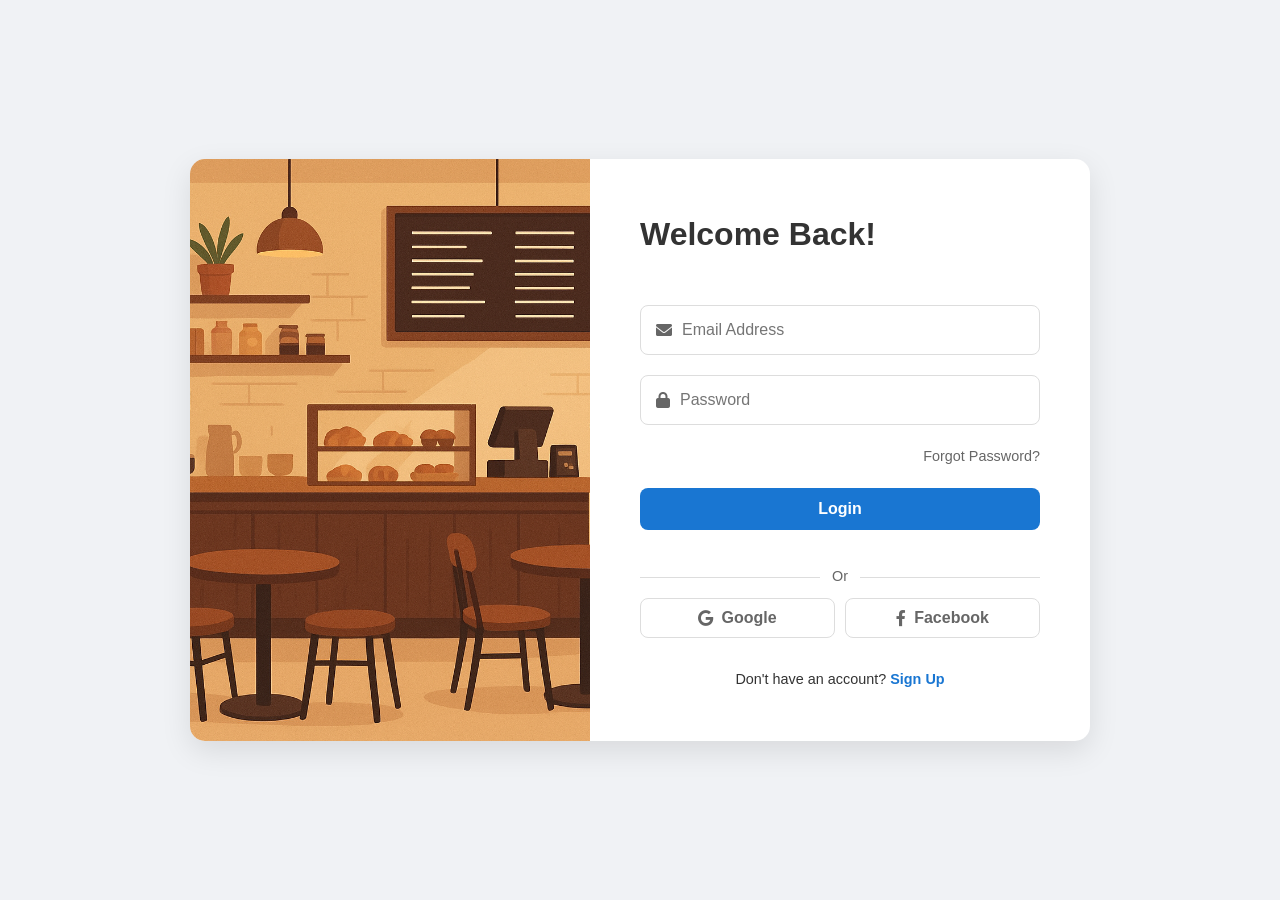
==== index.html @ f4deb5ec "UTS Pemrograman Web 1" ====
<!DOCTYPE html>
<html lang="id">
<head>
    <meta charset="UTF-8">
    <meta name="viewport" content="width=device-width, initial-scale=1.0">
    <title>Login - Pemrograman Web 1</title>
    <link rel="stylesheet" href="css/style.css">
    <link rel="stylesheet" href="https://cdnjs.cloudflare.com/ajax/libs/font-awesome/6.0.0-beta3/css/all.min.css">
</head>
<body>
    <div class="main-center-container">
        <div class="login-card-new">
            <div class="card-left-design">
                </div>

            <div class="card-right-form">
                <h1 class="welcome-text">Welcome Back!</h1>
                <p id="error-message" class="error-message"></p>

                <form id="login-form">
                    <div class="input-group-new">
                        <i class="fas fa-envelope"></i>
                        <input type="email" id="email" placeholder="Email Address" required>
                    </div>

                    <div class="input-group-new">
                        <i class="fas fa-lock"></i>
                        <input type="password" id="password" placeholder="Password" required>
                    </div>

                    <a href="#" class="forgot-password">Forgot Password?</a>

                    <button type="submit" class="btn btn-login">Login</button>
                </form>

                <div class="or-separator-new">Or</div>

                <div class="social-login-group">
                    <button class="btn btn-social btn-google-new">
                        <i class="fab fa-google"></i> Google
                    </button>
                    <button class="btn btn-social btn-facebook-new">
                        <i class="fab fa-facebook-f"></i> Facebook
                    </button>
                </div>

                <p class="signup-text">Don't have an account? <a href="#">Sign Up</a></p>
            </div>
        </div>
    </div>
    <script src="js/script.js"></script>
</body>
</html>
---- css/style.css ----
/* --- Variabel Warna Global --- */
:root {
    --primary-color: #1976D2; /* Biru terang untuk tombol Login dan Primary */
    --secondary-color: #3F51B5; /* Biru gelap untuk Sidebar */
    --background-color: #f0f2f5; /* Background abu-abu muda */
    --card-background: #ffffff;
    --text-color: #333;
    --light-text: #666;
    --border-color: #ddd;
    --red-alert: #e57373;
}

* {
    box-sizing: border-box;
    margin: 0;
    padding: 0;
    font-family: 'Segoe UI', Tahoma, Geneva, Verdana, sans-serif;
}

body {
    background-color: var(--background-color);
    color: var(--text-color);
    line-height: 1.6;
}

.main-center-container {
    display: flex;
    justify-content: center;
    align-items: center;
    min-height: 100vh;
    background-color: var(--background-color);
}

.login-card-new {
    display: flex;
    width: 90%;
    max-width: 900px; 
    background-color: var(--card-background);
    border-radius: 15px;
    box-shadow: 0 10px 30px rgba(0, 0, 0, 0.1);
    overflow: hidden;
}

.card-left-design {
    flex: 1;
    background-image: url('/img/cafe.png'); 
    background-size: cover;
    background-position: center;
    background-repeat: no-repeat;
}

.card-right-form {
    flex: 1;
    padding: 50px 50px; 
    display: flex;
    flex-direction: column;
    justify-content: center;
}

.welcome-text {
    font-size: 2em;
    font-weight: 800;
    margin-bottom: 30px;
    color: var(--text-color);
}

.error-message {
    color: var(--red-alert);
    font-weight: bold;
    margin-bottom: 15px;
    text-align: center;
}

.input-group-new {
    display: flex;
    align-items: center;
    border: 1px solid var(--border-color);
    border-radius: 8px;
    margin-bottom: 20px;
    padding: 10px 15px;
}

.input-group-new i {
    color: var(--light-text);
    margin-right: 10px;
}

.input-group-new input {
    border: none;
    outline: none;
    flex-grow: 1;
    font-size: 1em;
    padding: 5px 0;
}

.forgot-password {
    text-align: right;
    display: block;
    color: var(--light-text);
    font-size: 0.9em;
    margin-bottom: 20px;
    text-decoration: none;
}

.btn {
    display: block;
    width: 100%;
    padding: 12px;
    border: none;
    border-radius: 8px;
    font-size: 1em;
    cursor: pointer;
    text-align: center;
    text-decoration: none;
    transition: background-color 0.3s ease;
}

.btn-login {
    background-color: var(--primary-color);
    color: white;
    font-weight: bold;
    margin-bottom: 25px;
}
.btn-login:hover {
    background-color: #1565C0;
}

.or-separator-new {
    text-align: center;
    margin: 10px 0;
    position: relative;
    color: var(--light-text);
    font-size: 0.9em;
}

.or-separator-new::before, .or-separator-new::after {
    content: '';
    position: absolute;
    top: 50%;
    width: 45%;
    height: 1px;
    background: var(--border-color);
}

.or-separator-new::before { left: 0; }
.or-separator-new::after { right: 0; }

.social-login-group {
    display: flex;
    justify-content: space-between;
    gap: 10px;
    margin-bottom: 30px;
}

.btn-social {
    width: 50%;
    background: white;
    border: 1px solid var(--border-color);
    color: var(--light-text);
    padding: 10px;
    border-radius: 8px;
    display: flex;
    align-items: center;
    justify-content: center;
    font-weight: 600;
}

.btn-social i {
    margin-right: 8px;
}

.signup-text {
    text-align: center;
    font-size: 0.9em;
}

.signup-text a {
    color: var(--primary-color);
    text-decoration: none;
    font-weight: bold;
}

/* Responsiveness Login */
@media (max-width: 768px) {
    .login-card-new {
        flex-direction: column;
        width: 95%;
        max-width: 450px;
    }
    .card-left-design {
        display: none; 
    }
    .card-right-form {
        padding: 40px 30px;
    }
    .social-login-group {
        flex-direction: column;
    }
    .btn-social {
        width: 100%;
        margin-bottom: 10px;
    }
}

.dashboard-container {
    display: flex;
    min-height: 100vh;
}

.sidebar {
    width: 250px;
    background-color: var(--secondary-color);
    color: white;
    padding: 20px;
    box-shadow: 2px 0 5px rgba(0,0,0,0.1);
}

.sidebar h2 {
    margin-bottom: 30px;
    font-weight: normal;
    font-size: 1.5em;
    border-bottom: 1px solid rgba(255,255,255,0.2);
    padding-bottom: 15px;
}

.sidebar ul {
    list-style: none;
}

.sidebar li a {
    display: block;
    color: white;
    text-decoration: none;
    padding: 15px 10px;
    margin-bottom: 5px;
    border-radius: 5px;
    transition: background-color 0.3s;
}

.sidebar li a i {
    margin-right: 10px;
}

.sidebar li.active a, .sidebar li a:hover {
    background-color: rgba(255,255,255,0.2);
}

.main-content {
    flex-grow: 1;
    padding: 40px;
}

.main-content h1 {
    font-size: 2em;
    margin-bottom: 30px;
    font-weight: bold;
}


.summary-cards {
    display: grid;
    grid-template-columns: repeat(auto-fit, minmax(250px, 1fr)); 
    gap: 20px;
    margin-bottom: 40px;
}

.card {
    background-color: var(--card-background);
    padding: 30px;
    border-radius: 10px;
    box-shadow: 0 4px 6px rgba(0,0,0,0.05);
    text-align: center;
}

.card-icon {
    font-size: 2em;
    color: var(--primary-color);
    margin-bottom: 15px;
}

.card-title {
    font-size: 1em;
    color: var(--light-text);
    margin-bottom: 5px;
}

.card-value {
    font-size: 1.8em;
    font-weight: bold;
    color: var(--text-color);
}

.action-section {
    background-color: var(--card-background);
    padding: 30px;
    border-radius: 10px;
    box-shadow: 0 4px 6px rgba(0,0,0,0.05);
}

.btn-primary {
    background-color: var(--primary-color);
    color: white;
    padding: 10px 20px;
    border-radius: 5px;
    text-decoration: none;
    display: inline-block;
    margin-top: 15px;
}

.btn-primary:hover {
    background-color: #1565C0;
}

.table-container {
    overflow-x: auto;
    background-color: var(--card-background);
    padding: 20px;
    border-radius: 10px;
    box-shadow: 0 4px 6px rgba(0,0,0,0.05);
}

#product-table {
    width: 100%;
    border-collapse: collapse;
    text-align: left;
}

#product-table th, #product-table td {
    padding: 12px 15px;
    border-bottom: 1px solid var(--border-color);
}

#product-table th {
    background-color: #f8f8f8;
    color: var(--text-color);
    font-weight: bold;
    text-transform: uppercase;
    font-size: 0.9em;
}

#product-table tbody tr:hover {
    background-color: #f1f1f1;
}

.action-buttons {
    display: flex;
    gap: 10px;
}

.btn-edit, .btn-delete {
    padding: 8px 12px;
    border: none;
    border-radius: 5px;
    cursor: pointer;
    font-size: 0.9em;
    transition: background-color 0.3s;
}

.btn-edit {
    background-color: #ffb74d; 
    color: white;
}

.btn-delete {
    background-color: var(--red-alert);
    color: white;
}

.btn-edit:hover {
    background-color: #ff9800;
}

.btn-delete:hover {
    background-color: #d32f2f;
}

@media (max-width: 768px) {
    .dashboard-container {
        flex-direction: column;
    }
    .sidebar {
        width: 100%;
        padding: 10px;
    }
    .sidebar h2 {
        text-align: center;
        margin-bottom: 10px;
        padding-bottom: 10px;
    }
    .sidebar ul {
        display: flex;
        justify-content: space-around;
        padding-left: 0;
    }
    .sidebar li a {
        padding: 10px 15px;
        text-align: center;
    }
    .main-content {
        padding: 20px;
    }
    .summary-cards {
        grid-template-columns: 1fr;
    }
}
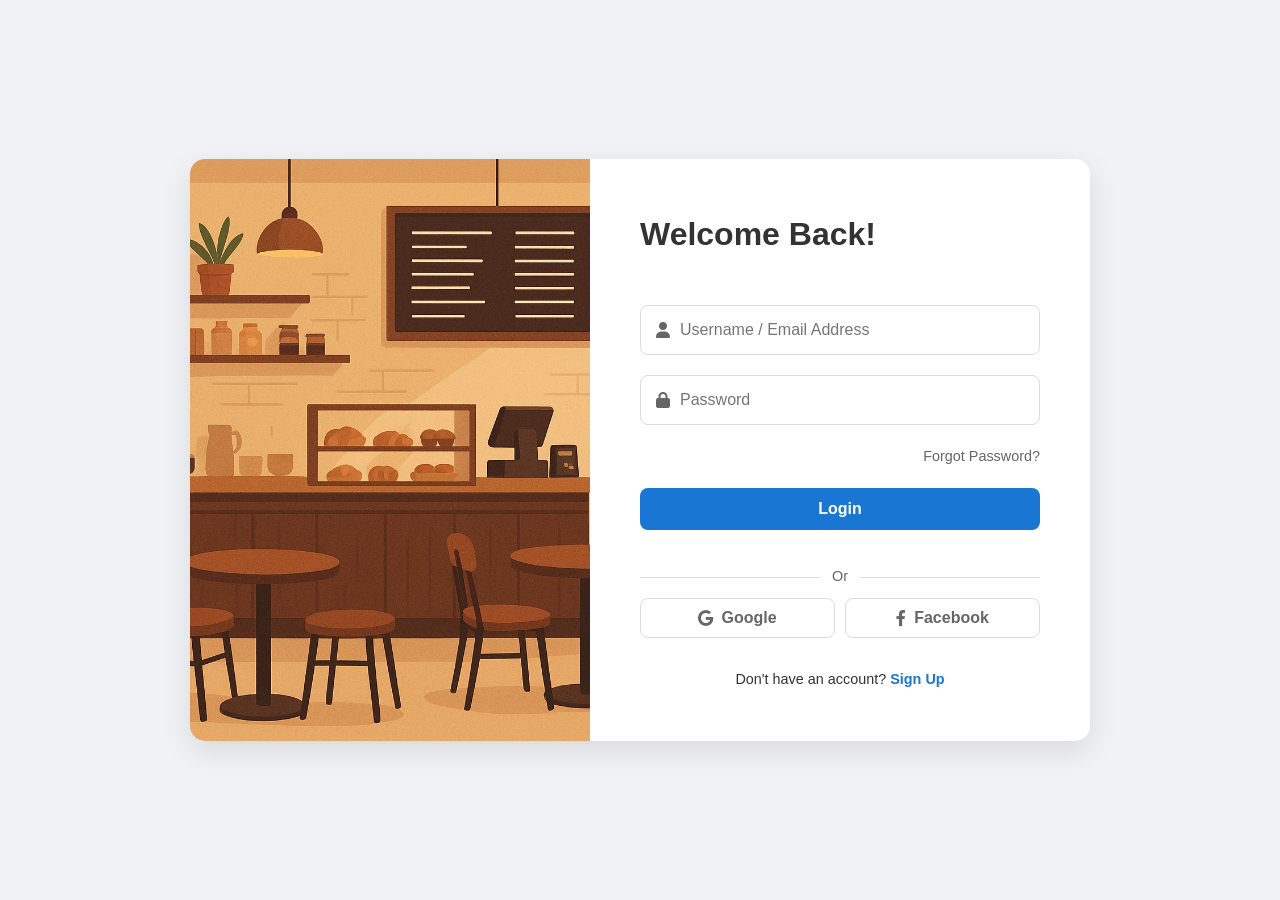
==== commit b5e534a9: "Update login form to include username input" ====
--- a/index.html
+++ b/index.html
@@ -19,8 +19,8 @@
 
                 <form id="login-form">
                     <div class="input-group-new">
-                        <i class="fas fa-envelope"></i>
-                        <input type="email" id="email" placeholder="Email Address" required>
+                        <i class="fas fa-user"></i> 
+                        <input type="text" id="username" placeholder="Username / Email Address" required> 
                     </div>
 
                     <div class="input-group-new">
@@ -50,4 +50,4 @@
     </div>
     <script src="js/script.js"></script>
 </body>
-</html>+</html>
--- a/css/style.css
+++ b/css/style.css
@@ -43,7 +43,8 @@
 
 .card-left-design {
     flex: 1;
-    background-image: url('/img/cafe.png'); 
+    background-image: url('../img/cafe.png');
+    
     background-size: cover;
     background-position: center;
     background-repeat: no-repeat;
@@ -402,4 +403,4 @@
     .summary-cards {
         grid-template-columns: 1fr;
     }
-}+}
